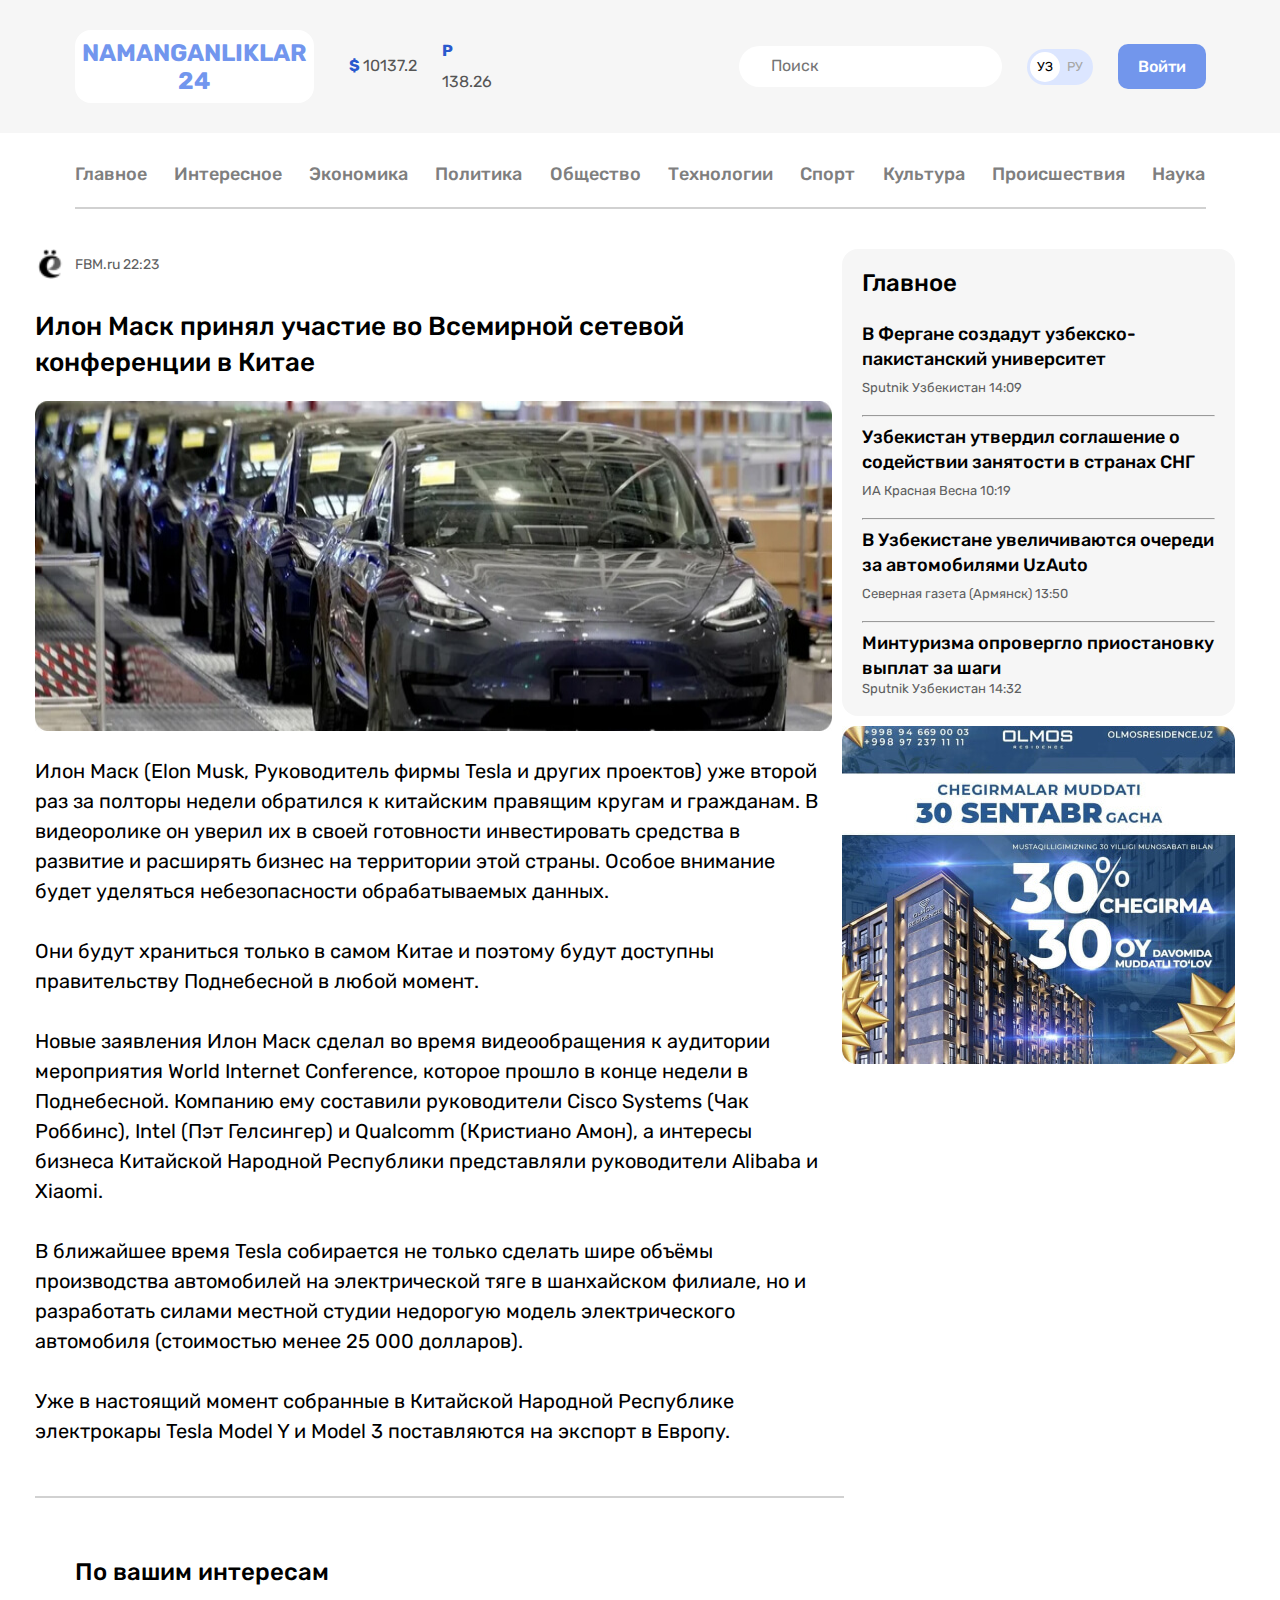
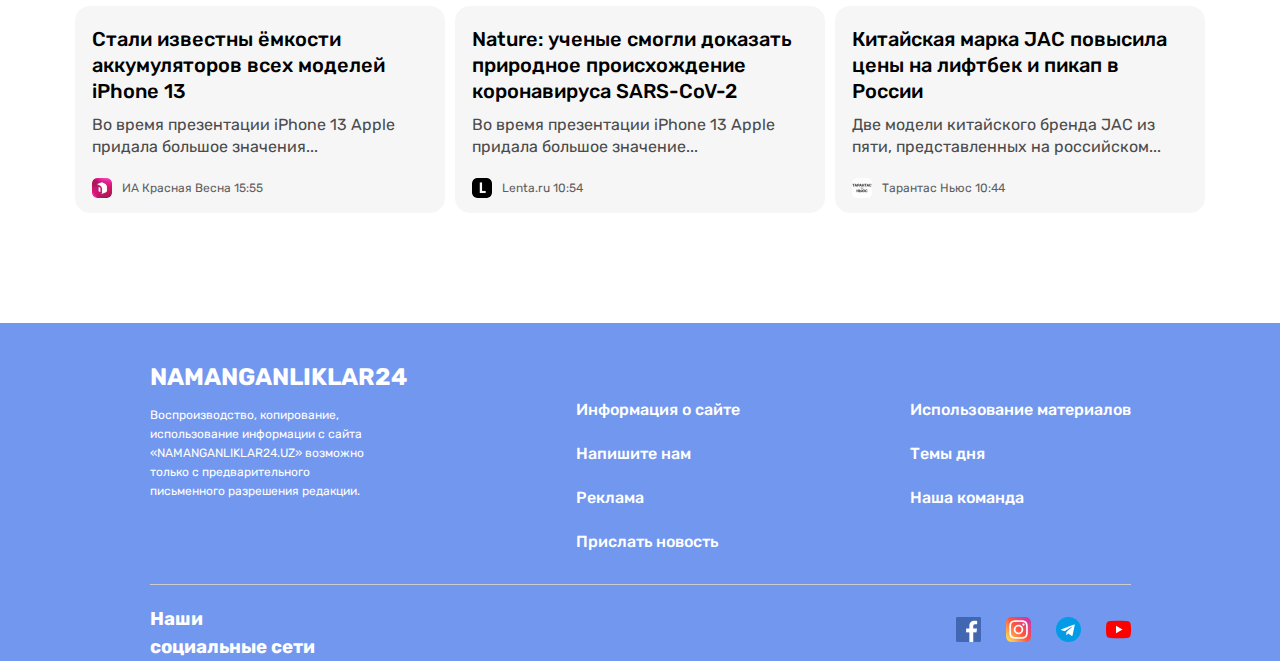
==== article/index.html @ b0a38820 "add new page, image and style" ====
<!DOCTYPE html>
<html lang="ru">
<head>
  <meta charset="UTF-8">
  <meta http-equiv="X-UA-Compatible" content="IE=edge">
  <meta name="viewport" content="width=device-width, initial-scale=1.0">
  <title>Namanganliklar24-Article</title>
<!-- GOOGLE FONTS -->
<link rel="preconnect" href="https://fonts.googleapis.com">
<link rel="preconnect" href="https://fonts.gstatic.com" crossorigin>
<link href="https://fonts.googleapis.com/css2?family=Rubik:wght@400;500;700&display=swap" rel="stylesheet">
  <!-- style -->
  <link rel="stylesheet" href="/css/normalize.css">
  <link rel="stylesheet" href="/css/style.css">
</head>
<body>

<main>
<section class="header">
<div class="container header-container">
      <a class="logo" href="/index.html">NAMANGANLIKLAR 24</a>

    <ul class="curency">
      <li class="dollor">
        <span>$</span>10137.2</li>
      <li class="rubl">
        <span>Р</span> 138.26</li>
    </ul>
    <div class="search">
      <img class="search-img" src="img/search.png" alt="">
    <input class="search-input" type="text" placeholder="Поиск">
    </div>

    <div class="language">
    <a class="uz" href="#">УЗ</a>
    <a class="ru" href="#">РУ</a>
    </div>

    <a class="login-link" href="#">Войти</a>
</div>
</section>

<section class="menu">
<div class="container menu-container">
    <ul class="menu-list">
      <li class="menu-item"><a class="menu-link" href="/index.html">Главное</a>
      </li>
      <li class="menu-item"><a class="menu-link" href="/list/index.html">Интересное</a>
      </li>
      <li class="menu-item"><a class="menu-link" href="#">Экономика</a>
      </li>
      <li class="menu-item"><a class="menu-link" href="#">Политика</a>
      </li>
      <li class="menu-item"><a class="menu-link" href="#">Общество</a>
      </li>
      <li class="menu-item"><a class="menu-link" href="#">Технологии</a>
      </li>
      <li class="menu-item"><a class="menu-link" href="#">Спорт</a>
      </li>
      <li class="menu-item"><a class="menu-link" href="#">Культура</a>
      </li>
      <li class="menu-item"><a class="menu-link" href="#">Происшествия</a>
      </li>
      <li class="menu-item"><a class="menu-link" href="#">Наука</a>
      </li>
    </ul>
<hr class="menu-line">

</div>
</section>

<!-- ARTICLE section -->
<section class="world-news">
  <div class="container">

    <div class="layout-2-1">

<div class="global-news">



  <div class="new-list-container">

 <div class="card-source">
            <img class="card-logo" src="/img/list/logo8.png" alt="" width="30" height="30">
            <span class="card-logo-action article-action">FBM.ru 22:23</span>
          </div>
          <h2 class="global-news-heading article-heading">Илон Маск принял участие во Всемирной сетевой конференции в Китае</h2>
 <img class="article-img" src="../img/Rectangle91.jpg" alt="" srcset="../img/Rectangle91.jpg 1x, ../img/Rectangle91@2x.jpg 2x" width="878" height="330">

        <div class="article-box">
          <div class="news-list-action">
          <p class="article-text">Илон Маск (Elon Musk, Руководитель фирмы Tesla и других проектов) уже второй раз за полторы недели обратился к китайским правящим кругам и гражданам. В видеоролике он уверил их в своей готовности инвестировать средства в развитие и расширять бизнес на территории этой страны. Особое внимание будет уделяться небезопасности обрабатываемых данных.
          <br><br>
          Они будут храниться только в самом Китае и поэтому будут доступны правительству Поднебесной в любой момент.
          <br><br>
          Новые заявления Илон Маск сделал во время видеообращения к аудитории мероприятия World Internet Conference, которое прошло в конце недели в Поднебесной. Компанию ему составили руководители Cisco Systems (Чак Роббинс), Intel (Пэт Гелсингер) и Qualcomm (Кристиано Амон), а интересы бизнеса Китайской Народной Республики представляли руководители Alibaba и Xiaomi.
          <br><br>В ближайшее время Tesla собирается не только сделать шире объёмы производства автомобилей на электрической тяге в шанхайском филиале, но и разработать силами местной студии недорогую модель электрического автомобиля (стоимостью менее 25 000 долларов).
          <br><br> Уже в настоящий момент собранные в Китайской Народной Республике электрокары Tesla Model Y и Model 3 поставляются на экспорт в Европу.</p>
          </div>
        </div>


</div>

<hr class="menu-line article-line">

</div>



<div class="site-layout">
<div class="site-layout-container">
  <h2 class="site-layout-link-heading">Главное</h2>

  <div class="site-layout-list">
  <a class="site-layout-link" href="#">В Фергане создадут узбекско-пакистанский университет</a>
  <p class="site-layout-link-source">Sputnik Узбекистан 14:09</p>
  <hr class="site-layout-link-line">
  </div>

  <div class="site-layout-list">
  <a class="site-layout-link" href="#">Узбекистан утвердил соглашение о содействии занятости в странах СНГ</a>
  <p class="site-layout-link-source">ИА Красная Весна 10:19</p>
  <hr class="site-layout-link-line">
  </div>

  <div class="site-layout-list">
    <a class="site-layout-link" href="#">В Узбекистане увеличиваются очереди за автомобилями UzAuto</a>
    <p class="site-layout-link-source">Северная газета (Армянск) 13:50</p>
    <hr class="site-layout-link-line">
    </div>

    <div class="site-layout-list">
      <a class="site-layout-link" href="#">Минтуризма опровергло приостановку выплат за шаги</a>
      <p class="site-layout-link-source">Sputnik Узбекистан 14:32</p>
      </div>

</div>
<img class="site-layout-link-img" src="../img/sale.jpg" alt="" srcset="../img/sale.jpg 1x, img/sale@2x.jpg 2x" width="393" height="338">



</div>

</div>

<h2 class="global-news-heading">По вашим интересам</h2>

 <div class="article-cards">
  <div class="card article-card">
    <a class="card-heading" href="#">Стали известны ёмкости аккумуляторов всех моделей iPhone 13</a>
    <p class="card-action">Во время презентации iPhone 13 Apple придала большое значения...</p>
    <div class="card-source">
      <img class="card-logo" src="/img/card/cardlogo4.jpg" alt="" width="20" height="20">
      <span class="card-logo-action">ИА Красная Весна 15:55</span>
    </div>
  </div>

  <div class="card article-card">
  <a class="card-heading" href="#">Nature: ученые смогли доказать природное происхождение коронавируса SARS-CoV-2</a>
  <p class="card-action">Во время презентации iPhone 13 Apple придала большое значение...</p>
  <div class="card-source">
    <img class="card-logo" src="/img/card/cardlogo5.jpg" alt="" width="20" height="20">
    <span class="card-logo-action">Lenta.ru 10:54</span>
  </div>
  </div>

  <div class="card article-card">
  <a class="card-heading" href="#">Китайская марка JAC повысила цены на лифтбек и пикап в России</a>
  <p class="card-action">Две модели китайского бренда JAC из пяти, представленных на российском...</p>
  <div class="card-source">
    <img class="card-logo" src="/img/card/cardlogo7.jpg" alt="" width="20" height="20">
    <span class="card-logo-action">Тарантас Ньюс 10:44</span>
  </div>
  </div>

 </div>

</div>
</section>




<!-- FOOTER SECTION -->
<footer class="footer">
  <div class="container">

    <div class="footer-container">

      <div class="footer-action">
        <h2 class="footerlogo">NAMANGANLIKLAR24</h2>
        <p class="footer-action-text">Воспроизводство, копирование, использование информации с сайта «NAMANGANLIKLAR24.UZ» возможно только с предварительного письменного разрешения редакции.
        </p>
      </div>

      <div class="footer-list-link">
        <ul class="footer-list">
          <li class="footer-item"><a class="footer-link" href="#">Информация о сайте</a></li>
          <li class="footer-item"><a class="footer-link" href="#">Напишите нам</a></li>
          <li class="footer-item"><a class="footer-link" href="#">Реклама</a></li>
          <li class="footer-item"><a class="footer-link" href="#">Прислать новость</a></li>
        </ul>
      </div>

      <div class="footer-list-link">
        <ul class="footer-list">
          <li class="footer-item"><a class="footer-link" href="#">Использование материалов</a></li>
          <li class="footer-item"><a class="footer-link" href="#">Темы дня</a></li>
          <li class="footer-item"><a class="footer-link" href="#">Наша команда</a></li>
        </ul>
      </div>
    </div>
    <hr class="footer-line">

    <div class="footer-bottom">
<h3 class="footer-title">Наши <br>социальные сети</h3>

<ul class="footer-social">

  <li class="footer-social-item">
    <a class="footer-social-link" href="#">
      <img class="footer-social-img" src="/img/free-icon-facebook-1384053 1.png" alt="">
    </a>
  </li>

  <li class="footer-social-item">
    <a class="footer-social-link" href="#">
      <img class="footer-social-img" src="/img/free-icon-instagram-2111463 1.png" alt="">
    </a>
  </li>

  <li class="footer-social-item">
    <a class="footer-social-link" href="#">
      <img class="footer-social-img" src="/img/free-icon-telegram-2111646 1.png" alt="">
    </a>
  </li>

  <li class="footer-social-item">
    <a class="footer-social-link" href="#">
      <img class="footer-social-img" src="/img/free-icon-youtube-1384060 1.png" alt="">
    </a>
  </li>

</ul>


    </div>
  </div>

</footer>







</main>
</body>
</html>
---- css/style.css ----
/* GLOBAL */
*{
    box-sizing: border-box;
    }


*:focus{
outline: 2px dashed #7296ec;
outline-offset: 4px;
}


body{
  font-family: "Rubik", sans-serif;
  margin: 0;
  padding: 0;
font-size: 16px;
line-height: 1.5;
}

a, li{
  text-decoration:none;
  list-style: none;
}

.container{
width: 100%;
max-width: 1440px;
padding-right: 74.5px;
padding-left: 74.5px;
margin-right: auto;
margin-left: auto;
}

/* header */

.header{
  padding-bottom: 30px;
  padding-top: 30px;
  background-color: #F6F6F6;
}

.header-container{
  display: flex;
  justify-content: space-between;
  align-items: center;
}

.logo{
text-align: center;
color:#7296EE;
background-color: #fff;
padding: 9px 6px 8px;
margin-right: 35px;
border-radius: 16px;
line-height: 28px;
font-size: 24px;
font-weight: 700;
}

.curency{
  display: flex;
  justify-content: space-between;
  align-items: center;
  line-height: 1.9;
  font-weight: 400;
  margin: 0;
  padding: 0;
  color: #555;
margin-right: 247px;
}

.curency span{
  font-weight: 700;
  color:#2959CE;
  margin-right: 3px;
}

.dollor{
margin-right: 25px;
}

.search{
  display: flex;
  align-items:center;
  justify-content: space-between;
color: #8D8D8D;
background-color:#fff;
border-radius: 60px;
margin-right: 25px;
padding: 10px;
}

.search-img{
  margin-left: 20px;
}

.search-input{
  border:none;
  outline-style: none;
}

.language{
  display: flex;
  padding: 3px;
  font-size: 13px;
  font-weight: 400;
  line-height: 30px;
  text-align: center  ;
  background-color:#dcE6ff;
  border-radius:39px;
}

.uz{
  width: 30px;
  height: 30px;
  color: #000;
  background-color: #fff;
  border-radius: 50%;
}

.ru{
  width: 30px;
  height: 30px;
  color: #a6a6a6;
  border-radius: 50%;
}

.login-link{
  background-color: #7296EC;
  color: #fff;
  font-weight: 500;
  line-height: 19px;
  border-radius: 10px;
  padding: 13px 20px;
  margin-left: 25px;
}

.login-link:hover{
  opacity: 0.8;
}


/* MENU SECTION */

.menu{
  margin-top: 30px;
}

.menu-container{
  display: flex;
  flex-wrap: wrap;
  justify-content: center;
}

.menu-list{
  width: 100%;
  display: flex;
  justify-content: space-between;
  align-items: center;
  margin: 0;
  padding: 0;
}

.menu-link{
  font-weight: 500;
  font-size: 18px;
  line-height: 21px;
  color: #7F7F7F;
}

.menu-link:hover{
  color: #7296ec;
}

.menu-line{
  width: 100%;
  margin: 0;
  margin-top: 20px;
  margin-bottom: 40px;
  border: 1px solid #D1D1D1;
}

/* CARDS SECTION */

.top-news{
  margin-top:50px ;
}

.main-cards-container{
  display: flex;
  flex-wrap: wrap;
  justify-content: center;
}

.card{
  display: flex;
  flex-direction: column;
  background-color: #F6F6F6;
border-radius: 15px;
padding: 20px 17px 15px;
margin: 0;
margin-left: 10px;
width: 390px;
margin-bottom: 10px;
}

.card1, .card4{
  margin-left: 0;
}

.card-heading{
font-weight: 500;
font-size: 20px;
line-height: 26px;
color: #000;
}

.card-heading:hover{
  color:#7296ec
}

.card-action{
margin: 0;
margin-top: 10px;
margin-bottom: 15px;
padding: 0;
font-weight: 400;
font-size: 16px;
line-height: 22px;
color: #4A4B4C;
}

.card-img{
  display: block;
  margin-top: auto;
  width: 360px;
  height: 165px;
  margin-bottom: 18px;
  border-radius: 10px;
  object-fit: cover;
}

.card-source{
  display: flex;
  align-items: center;
  margin-top: auto;
}

.card-logo{
  border-radius: 5px;
  margin-right: 10px;
}

.card-logo-action{
font-weight: 400;
font-size: 12px;
line-height: 1.4;
color: #5e5f61;
}


/* NOTIFICATION SECTION  */

.notification-container{
  display: flex;
  justify-content: center;
}

.notification-text{
  display: flex;
  justify-content: space-between;
  align-items:center;
  background-image: url(../img/background.jpg);
  width: 1050px;
  height: 100px;
  background-repeat: no-repeat;
  background-size: cover;
  background-position: center center;
  padding: 25px 70px 25px 30px;
  margin: 60px 75px 84px;
  border-radius:10px;
}


.notification-heading{
  margin: 0;
  font-weight: 500;
  font-size: 20px;
  color: #000;
}

.link-notification{
  background-color: #F78B3B;
  color: #fff;
  padding: 13px 30px;
  border-radius: 10px;
font-weight: 500;
font-size: 20px;
line-height: 24px;
}

.link-notification:hover{
  opacity: 0.8;
}

/* WORLD NEWS SECTION */


.layout-2-1{
  margin-right: 10px;
  display: flex;
  align-items: flex-start;
  justify-content: center;
}


.global-news-heading{
  font-weight: 500;
  font-size: 24px;
  line-height: 28px;
  margin: 0;
  margin-bottom: 20px;
}

.new-list-container{
  display: flex;
  flex-direction: column;
  margin-right: 10px;
}

.news-list{
  display: flex;
  padding: 20px;
margin: 0;
border-radius: 15px;
  background-color:#f6f6f6;
}

.news-list:not(:last-child){
  margin-bottom: 10px;
}

.news-list-img{
  border-radius: 10px;
width: 210px;
height: 165px;
margin: 0;
margin-right: 15px;
padding: 0;
object-fit: cover;
}

.news-list-action{
display: flex;
flex-direction: column;
margin: 0;
}

.news-list-heading{
  font-weight: 500;
  font-size: 20px;
  line-height: 26px;
  color: #000;
  margin: 0;
  margin-right: 20px;
  margin-bottom: 10px;
}

.news-list-heading:hover{
  color:#7296ec;
  }

.news-list-text{
  margin: 0;
  margin-right: 20px;
  margin-bottom: 20px;
  font-weight: 400;
font-size: 16px;
line-height: 22px;
color: #4a4b4c;
}

.global-news-link{
  display: flex;
background-color: #eaeaea;
border-radius: 10px;
font-weight: 500;
font-size: 16px;
line-height: 19px;
color: #000;
padding:17px 343px ;
margin-top: 17px;
}

/* layout2-2 */

.site-layout{
  margin-bottom: 10px;
}

.site-layout-container{
  padding: 20px;
  background-color: #f6f6f6;
  border-radius: 16px;
}

.site-layout-link-heading{
font-weight: 500;
font-size: 24px;
line-height: 28px;
color: #000;
margin: 0;
margin-bottom: 25px;
}

.site-layout-link{
font-weight: 500;
font-size: 18px;
line-height: 24px;
color: #000;
}

.site-layout-link:hover{
  color:#7296ec;
}

.site-layout-link-source{
font-weight: 400;
font-size: 13px;
line-height: 15px;
color: #5e5f61;
margin: 0;
padding: 0;
}

.site-layout-link-source:not(:last-child){
  margin-top: 8px;
  margin-bottom: 20px;
}

.site-layout-link-line:not(:last-child){
  margin: 0;
  margin-bottom: 20px;
}

.site-layout-link-img{
  margin-top: 10px;
}

/* FOOTER SECTION */
.footer{
  background-color: #7297ef;
  margin-top: 100px;
  color: #fff;
}

.footer-container{
  display: flex;
  justify-content: space-between;
  padding-top: 40px;
  margin: 0 75px 0;
}

.footerlogo{
font-weight: 700;
font-size: 24px;
line-height: 28px;
margin: 0;
margin-bottom: 15px;
}

.footer-action-text{
  width: 229px;
font-weight: 400;
font-size: 12px;
line-height: 19px;
padding: 0;
margin: 0;
}

.footer-link{
font-weight: 500;
font-size: 16px;
line-height: 19px;
color: #fff;
}

.footer-link:hover{
color: #2959ce;
}

.footer-list-link{
margin-top: 35px;
}

.footer-list{
margin: 0;
padding: 0;
}

.footer-item:not(:last-child){
  margin-bottom: 20px;
}

.footer-line{
  margin: 30px 75px 20px;
  height: 1px;
  background-color: #cecece;
  border:none;
}

.footer-bottom{
  display: flex;
  justify-content: space-between;
  align-items:center;
margin: 0 75px;
}

.footer-title{
  margin: 0;
}

.footer-social{
  display: flex;
  margin: 0;
  padding: 0;
}

.footer-social-item:not(:last-child){
  margin-right: 25px;
}



/* ARTICLE PAGE STYLE */

.article-img{
  width:797px;
  height:330px;
}

.article-action{
  font-size: 14px;
  line-height: 17px;
}

.article-heading{
  margin-top: 30px;
font-weight: 500;
font-size: 26px;
line-height: 36px;
}

.article-box{
  margin-top: 25px;
}

.article-text{
font-weight: 400;
font-size: 20px;
line-height: 30px;
margin: 0;
}

.article-text:not(:last-child){
  margin-bottom: 24px;
}

.article-line{
  margin-top: 50px;
  margin-bottom: 60px;
}

.article-cards{
  display: flex;
}

.article-card{
height: 207px;
}

.article-card:nth-child(1){
  margin-left: 0;
}

/* CONTACT SECTION */

.contact-heading{
  margin: 0;
  margin-bottom: 20px;
  padding: 0;
  font-weight: 500;
  font-size: 24px;
  line-height: 28px;
}

.contact-input{
width: 341px;
height: 55px;
  background-color:#fff;
  border-radius: 10px;
  border: 1px solid rgba(0, 0, 0, 0.2);
  opacity: 0.5;
  padding: 18px 0 18px 20px   ;
}

.contact-input:nth-child(1){
  margin-right: 10px;
}

.contact-email{
width: 696px;
margin: 10px 0;
}

.textarea{
  width: 696px;
  height: 180px;
  margin-bottom: 20px;
}


.btn{
  display: flex;
  justify-content: end;
}
.sub{
  margin: 0;
margin-top: 20px;
}

.contact-container{
  width: 494px;
}

.contact-layout-heading{
  margin: 0;
  margin-top: 20px;
font-weight: 500;
font-size: 20px;
line-height: 24px;
}

.contact-layout-source{
font-weight: 400;
font-size: 16px;
line-height: 19px;
}

.contact-line{
  margin-top: 20px;
  margin-bottom: 20px;
}
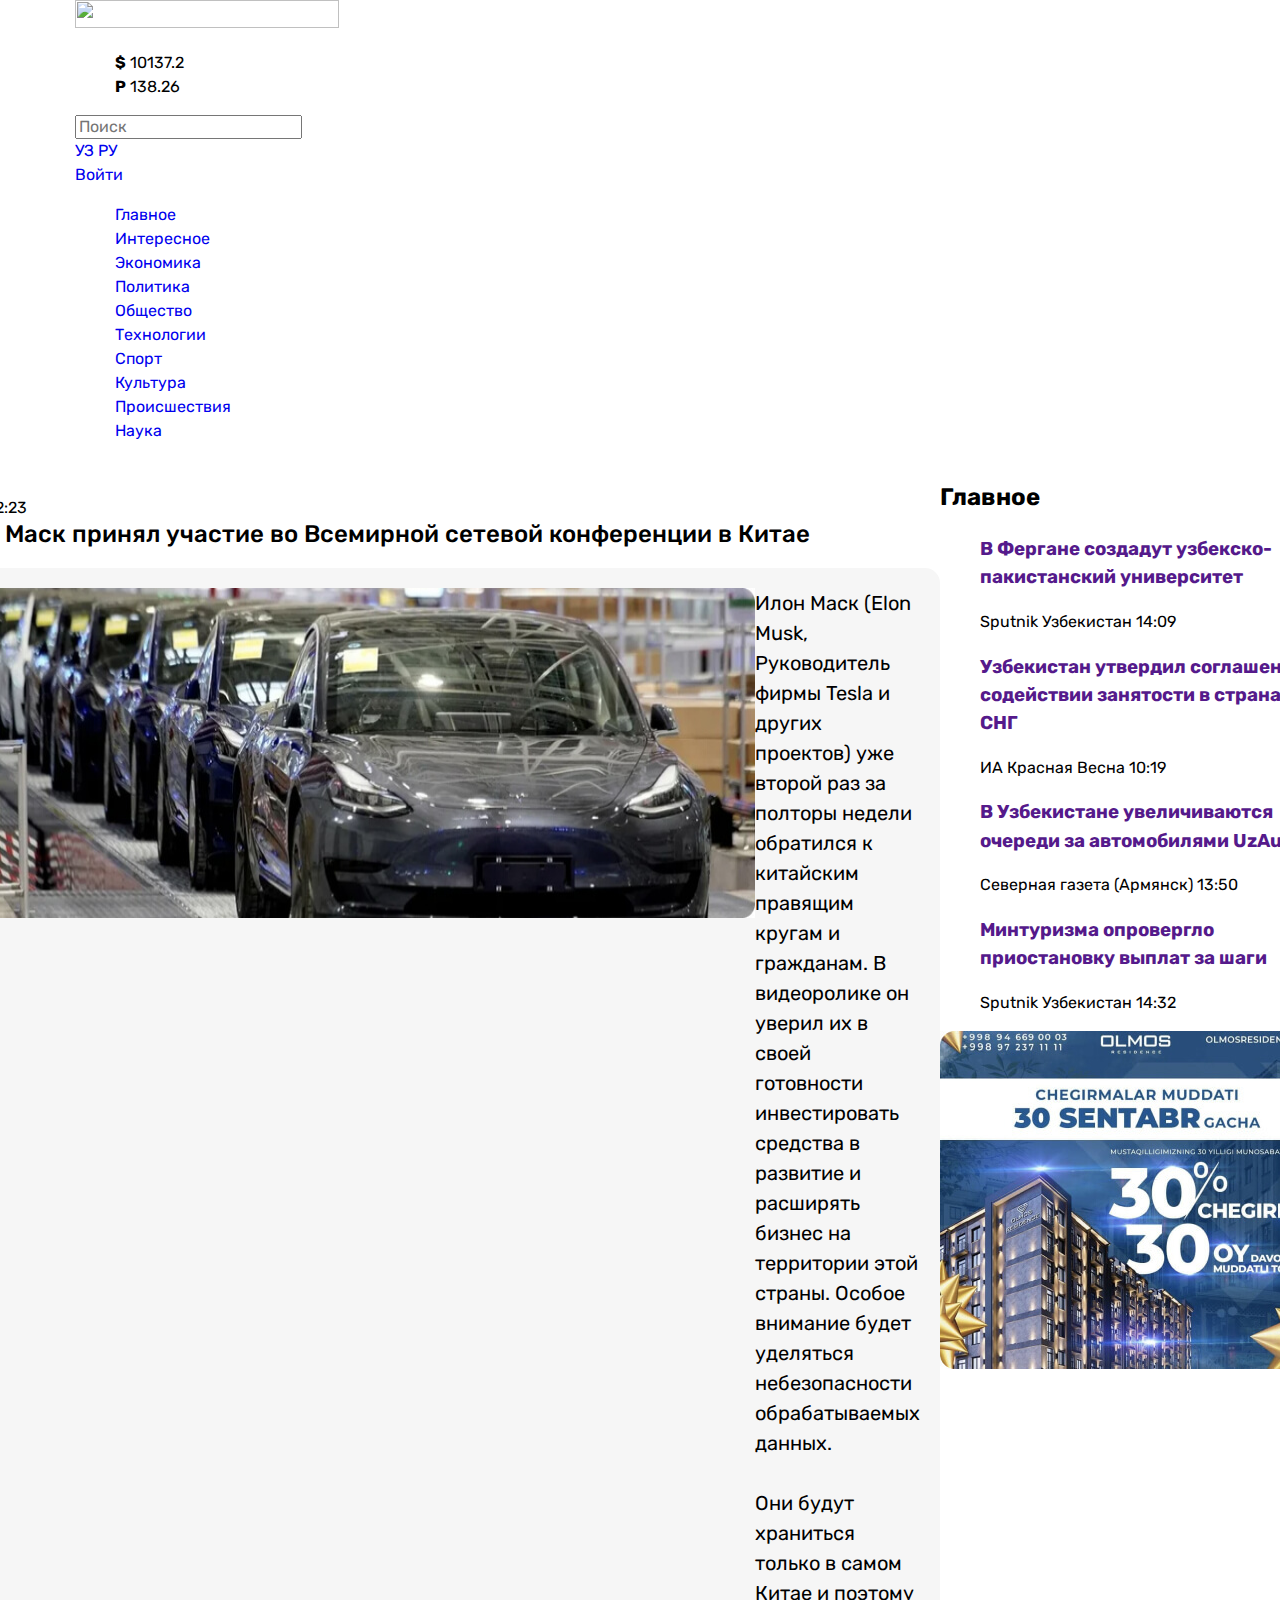
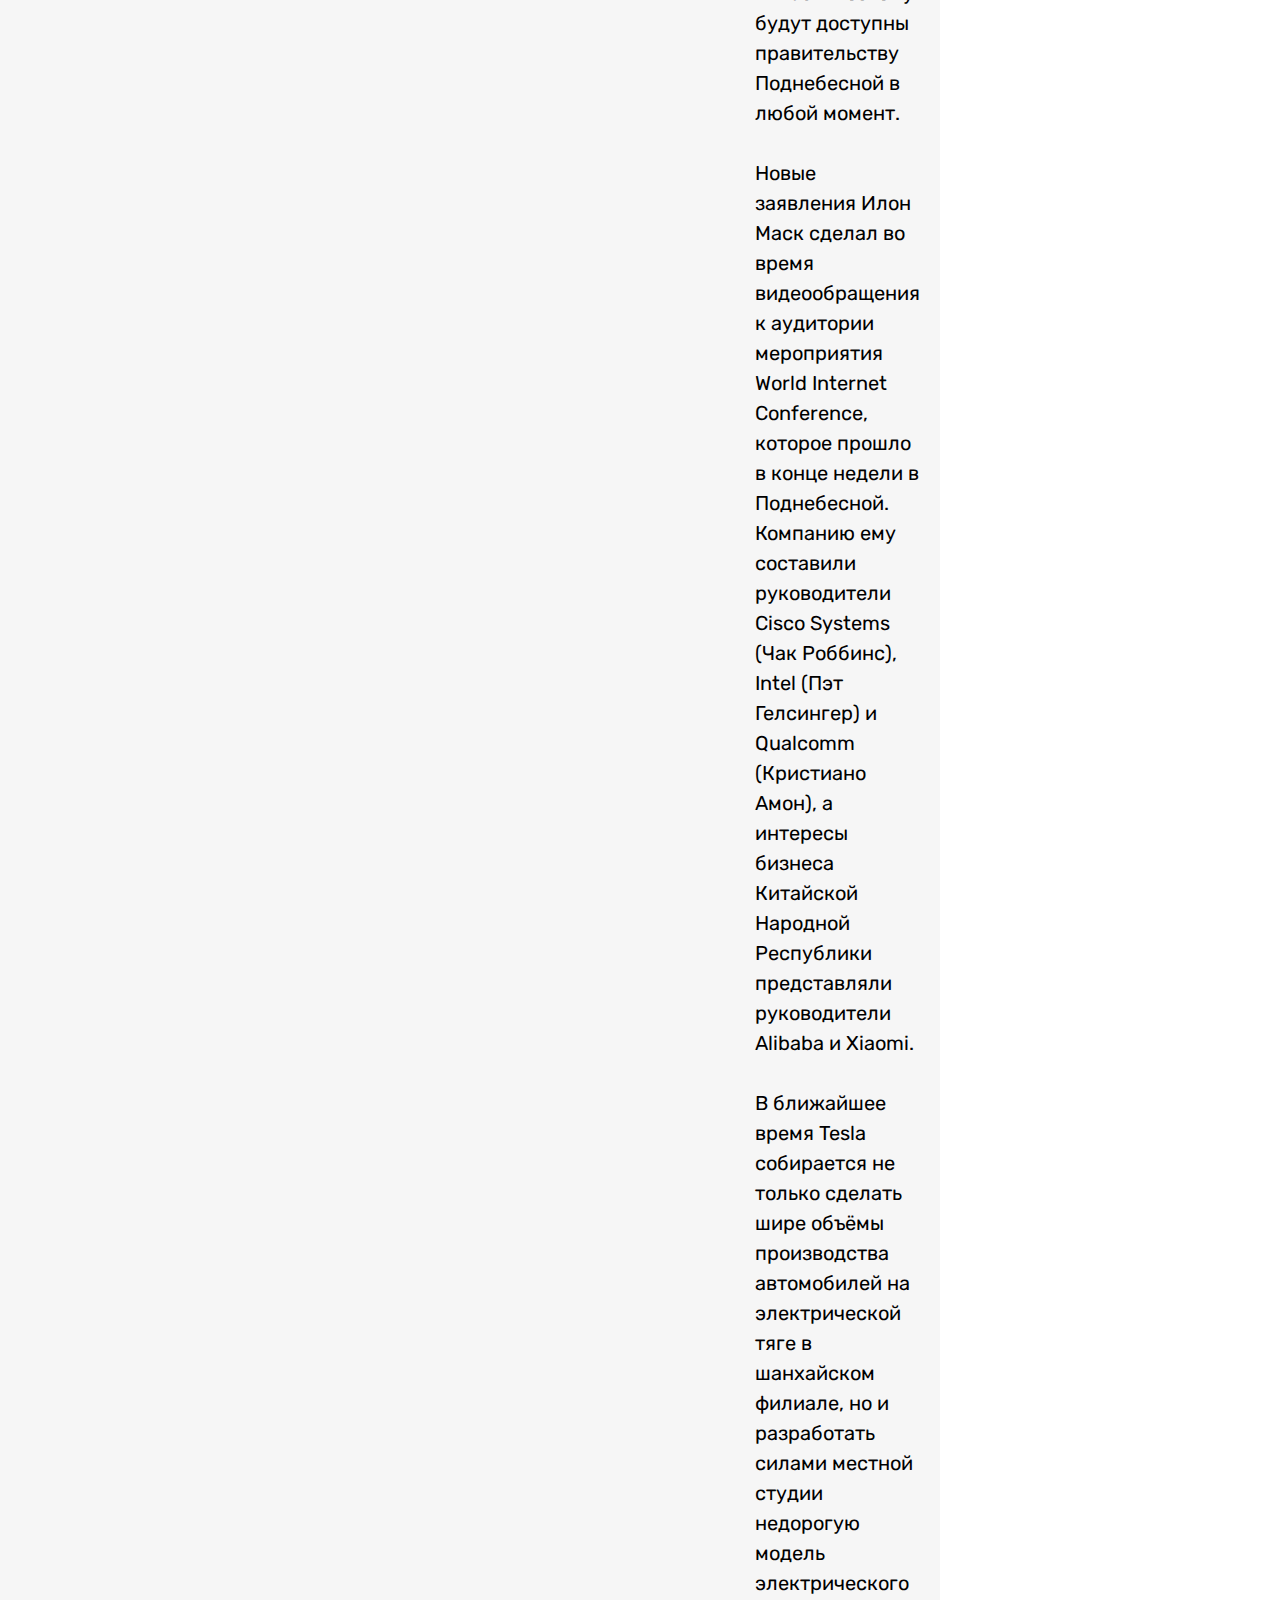
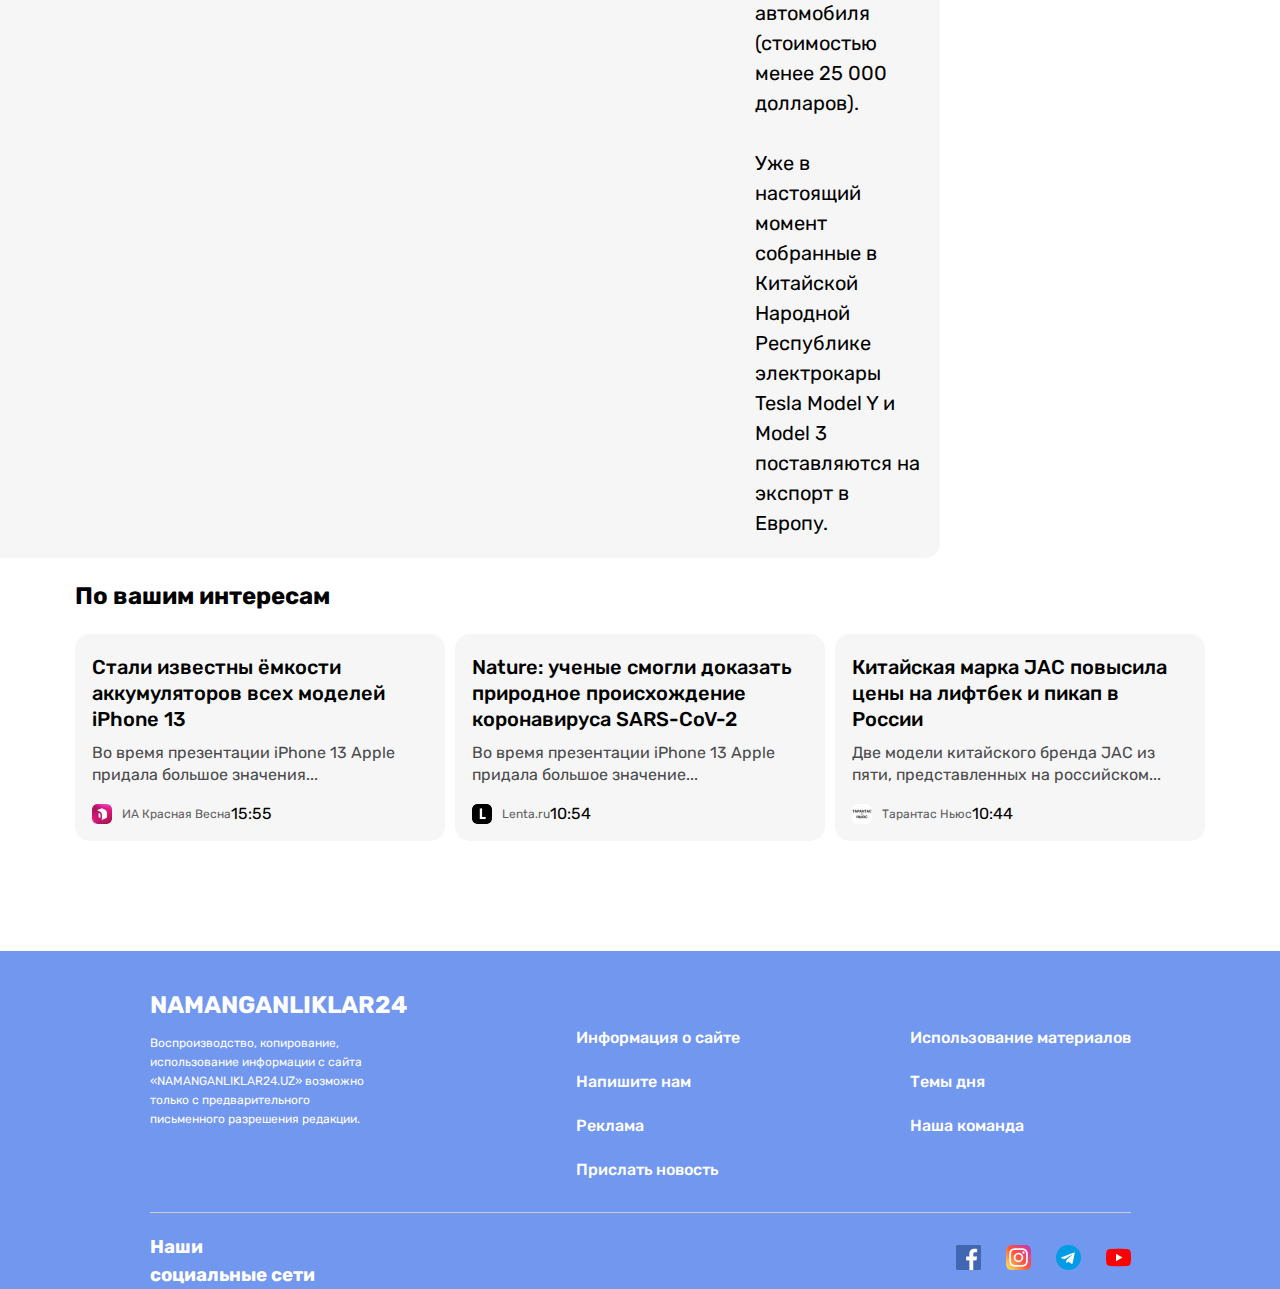
==== commit bae9599b: "added style" ====
--- a/article/index.html
+++ b/article/index.html
@@ -4,7 +4,7 @@
   <meta charset="UTF-8">
   <meta http-equiv="X-UA-Compatible" content="IE=edge">
   <meta name="viewport" content="width=device-width, initial-scale=1.0">
-  <title>Namanganliklar24-Article</title>
+  <title>N24-Article</title>
 <!-- GOOGLE FONTS -->
 <link rel="preconnect" href="https://fonts.googleapis.com">
 <link rel="preconnect" href="https://fonts.gstatic.com" crossorigin>
@@ -15,80 +15,97 @@
 </head>
 <body>
 
-<main>
-<section class="header">
-<div class="container header-container">
-      <a class="logo" href="/index.html">NAMANGANLIKLAR 24</a>
-
-    <ul class="curency">
-      <li class="dollor">
-        <span>$</span>10137.2</li>
-      <li class="rubl">
-        <span>Р</span> 138.26</li>
+  <!-- SITE HEADER -->
+  <section class="site-header">
+
+    <!-- SITE HEADER TOP -->
+    <div class="site-header-top">
+      <div class="container site-header-top-container">
+        <!-- LOGO -->
+        <a class="site-header-logo" href="/index.html">
+          <img class="site-header-logo-img" src="/img/logo.svg" alt="" width="264" height="28">
+      </a>
+
+        <!-- CARENCY RATES -->
+    <ul class="currency-retes">
+      <li class="currency-retes-item">
+        <b class="currency-retes-type">$</b>
+        <span class="currency-retes-value">10137.2</span>
+      </li>
+      <li class="currency-retes-item">
+        <b class="currency-retes-type">Р</b>
+        <span class="currency-retes-value">138.26</span>
+      </li>
     </ul>
-    <div class="search">
-      <img class="search-img" src="img/search.png" alt="">
-    <input class="search-input" type="text" placeholder="Поиск">
-    </div>
-
-    <div class="language">
-    <a class="uz" href="#">УЗ</a>
-    <a class="ru" href="#">РУ</a>
-    </div>
-
-    <a class="login-link" href="#">Войти</a>
-</div>
-</section>
-
-<section class="menu">
-<div class="container menu-container">
-    <ul class="menu-list">
-      <li class="menu-item"><a class="menu-link" href="/index.html">Главное</a>
-      </li>
-      <li class="menu-item"><a class="menu-link" href="/list/index.html">Интересное</a>
-      </li>
-      <li class="menu-item"><a class="menu-link" href="#">Экономика</a>
-      </li>
-      <li class="menu-item"><a class="menu-link" href="#">Политика</a>
-      </li>
-      <li class="menu-item"><a class="menu-link" href="#">Общество</a>
-      </li>
-      <li class="menu-item"><a class="menu-link" href="#">Технологии</a>
-      </li>
-      <li class="menu-item"><a class="menu-link" href="#">Спорт</a>
-      </li>
-      <li class="menu-item"><a class="menu-link" href="#">Культура</a>
-      </li>
-      <li class="menu-item"><a class="menu-link" href="#">Происшествия</a>
-      </li>
-      <li class="menu-item"><a class="menu-link" href="#">Наука</a>
-      </li>
-    </ul>
-<hr class="menu-line">
-
-</div>
-</section>
-
-<!-- ARTICLE section -->
-<section class="world-news">
-  <div class="container">
-
-    <div class="layout-2-1">
-
-<div class="global-news">
-
-
-
-  <div class="new-list-container">
-
- <div class="card-source">
-            <img class="card-logo" src="/img/list/logo8.png" alt="" width="30" height="30">
-            <span class="card-logo-action article-action">FBM.ru 22:23</span>
-          </div>
-          <h2 class="global-news-heading article-heading">Илон Маск принял участие во Всемирной сетевой конференции в Китае</h2>
- <img class="article-img" src="../img/Rectangle91.jpg" alt="" srcset="../img/Rectangle91.jpg 1x, ../img/Rectangle91@2x.jpg 2x" width="878" height="330">
-
-        <div class="article-box">
+
+    <!-- GLOBAL SEARCH FORM -->
+    <form class="global-search-form"  action="https://echo.htmlacademy.ru" method="GET">
+      <!-- <img class="global-search-form-img" src="img/search.png" alt=""> -->
+      <input class="global-search-form-input" type="search" name="search" placeholder="Поиск" aria-label="Поиск" required>
+      </form>
+
+        <!-- LANGUAGE -->
+    <div class="lang-toggle">
+      <a class="lang-toggle-link lang-toggle-link-active" href="index.html">УЗ</a>
+      <a class="lang-toggle-link" href="index.html/ru">РУ</a>
+      </div>
+
+    <!-- SITE HEADER AUTH -->
+    <a class="button button-primary" href="#">Войти</a>
+    </div>
+    </div>
+
+      <!-- NAVBAR -->
+
+      <div class="container sitenav-container">
+        <nav class="sitenav sitenav-article ">
+          <ul class="sitenav-list">
+            <li class="sitenav-item"><a class="sitenav-link" href="/index.html">Главное</a>
+            </li>
+            <li class="sitenav-item"><a class="sitenav-link" href="list/index.html">Интересное</a>
+            </li>
+            <li class="sitenav-item"><a class="sitenav-link" href="#">Экономика</a>
+            </li>
+            <li class="sitenav-item"><a class="sitenav-link" href="#">Политика</a>
+            </li>
+            <li class="sitenav-item"><a class="sitenav-link" href="#">Общество</a>
+            </li>
+            <li class="sitenav-item"><a class="sitenav-link" href="#">Технологии</a>
+            </li>
+            <li class="sitenav-item"><a class="sitenav-link" href="#">Спорт</a>
+            </li>
+            <li class="sitenav-item"><a class="sitenav-link" href="#">Культура</a>
+            </li>
+            <li class="sitenav-item"><a class="sitenav-link" href="#">Происшествия</a>
+            </li>
+            <li class="sitenav-item"><a class="sitenav-link" href="#">Наука</a>
+            </li>
+          </ul>
+
+
+      </nav>
+
+      </div>
+    </section>
+
+<main class="main-content">
+<div class="container">
+
+          <div class="layout-2-1">
+          <div class="layout-2-1-main">
+          <section class="global-news">
+
+            <div class="site-top-source">
+            <img class="site-top-source-img" src="/img/list/logo8.png" alt="" width="30" height="30">
+            <div class="article-card-horizontal-source-time site-top-source-time">
+            <span class="card-logo-action article-action">FBM.ru </span>
+            <time datetime="22:23:00">22:23</time>
+          </div>
+          </div>
+
+          <h2 class="global-news-heading site-article-heading">Илон Маск принял участие во Всемирной сетевой конференции в Китае</h2>
+          <div class="news-list">
+ <img class="article-img" src="../img/Rectangle91.jpg" alt="" srcset="../img/Rectangle91.jpg 1x, ../img/Rectangle91@2x.jpg 2x" width="797" height="300">
           <div class="news-list-action">
           <p class="article-text">Илон Маск (Elon Musk, Руководитель фирмы Tesla и других проектов) уже второй раз за полторы недели обратился к китайским правящим кругам и гражданам. В видеоролике он уверил их в своей готовности инвестировать средства в развитие и расширять бизнес на территории этой страны. Особое внимание будет уделяться небезопасности обрабатываемых данных.
           <br><br>
@@ -98,62 +115,75 @@
           <br><br>В ближайшее время Tesla собирается не только сделать шире объёмы производства автомобилей на электрической тяге в шанхайском филиале, но и разработать силами местной студии недорогую модель электрического автомобиля (стоимостью менее 25 000 долларов).
           <br><br> Уже в настоящий момент собранные в Китайской Народной Республике электрокары Tesla Model Y и Model 3 поставляются на экспорт в Европу.</p>
           </div>
+          </div>
+  </section>
         </div>
 
 
+
+<!-- SIDEBAR NEWS CARD -->
+<div class="layout-2-1-sidebar article-layout-2-1-sidebar">
+  <section class="layout-2-1-sidebar-item sidebar-news-card">
+    <h2 class="sidebar-news-card-heading">Главное</h2>
+
+    <ul class="sidebar-news-card-list">
+      <li class="sidebar-news-card-item">
+        <h3 class="sidebar-news-card-title">
+          <a class="sidebar-news-card-link" href="">В Фергане создадут узбекско-пакистанский университет</a>
+        </h3>
+        <div class="sidebar-news-card-source-time">
+          <span class="sidebar-news-card-source">Sputnik Узбекистан</span>
+          <time datetime="14:09:00">14:09</time>
+         </div>
+      </li>
+      <li class="sidebar-news-card-item">
+        <h3 class="sidebar-news-card-title">
+          <a class="sidebar-news-card-link" href="">Узбекистан утвердил соглашение о содействии занятости в странах СНГ</a>
+        </h3>
+        <div class="sidebar-news-card-source-time">
+          <span class="sidebar-news-card-source">ИА Красная Весна </span>
+          <time datetime="10:19:00">10:19</time>
+         </div>
+      </li>
+      <li class="sidebar-news-card-item">
+        <h3 class="sidebar-news-card-title">
+          <a class="sidebar-news-card-link" href="">В Узбекистане увеличиваются очереди за автомобилями UzAuto</a>
+        </h3>
+        <div class="sidebar-news-card-source-time">
+          <span class="sidebar-news-card-source">Северная газета (Армянск) </span>
+          <time datetime="13:50:00">13:50</time>
+         </div>
+      </li>
+      <li class="sidebar-news-card-item">
+        <h3 class="sidebar-news-card-title">
+          <a class="sidebar-news-card-link" href="">Минтуризма опровергло приостановку выплат за шаги</a>
+        </h3>
+        <div class="sidebar-news-card-source-time">
+          <span class="sidebar-news-card-source">Sputnik Узбекистан  </span>
+          <time datetime="14:32:00">14:32</time>
+         </div>
+      </li>
+    </ul>
+  </section>
+
+  <aside class="layout-2-1-sidebar-item sidebar-ad">
+    <a class="sidebar-ad-link" href="#" target="_blank">
+      <img class="sidebar-ad-img" src="/img/sale.jpg" alt="" width="393" height="338" srcset="/img/sale.jpg 1x, /img/sale@2x.jpg 2x">
+    </a>
+  </aside>
 </div>
-
-<hr class="menu-line article-line">
-
 </div>
 
-
-
-<div class="site-layout">
-<div class="site-layout-container">
-  <h2 class="site-layout-link-heading">Главное</h2>
-
-  <div class="site-layout-list">
-  <a class="site-layout-link" href="#">В Фергане создадут узбекско-пакистанский университет</a>
-  <p class="site-layout-link-source">Sputnik Узбекистан 14:09</p>
-  <hr class="site-layout-link-line">
-  </div>
-
-  <div class="site-layout-list">
-  <a class="site-layout-link" href="#">Узбекистан утвердил соглашение о содействии занятости в странах СНГ</a>
-  <p class="site-layout-link-source">ИА Красная Весна 10:19</p>
-  <hr class="site-layout-link-line">
-  </div>
-
-  <div class="site-layout-list">
-    <a class="site-layout-link" href="#">В Узбекистане увеличиваются очереди за автомобилями UzAuto</a>
-    <p class="site-layout-link-source">Северная газета (Армянск) 13:50</p>
-    <hr class="site-layout-link-line">
-    </div>
-
-    <div class="site-layout-list">
-      <a class="site-layout-link" href="#">Минтуризма опровергло приостановку выплат за шаги</a>
-      <p class="site-layout-link-source">Sputnik Узбекистан 14:32</p>
-      </div>
-
-</div>
-<img class="site-layout-link-img" src="../img/sale.jpg" alt="" srcset="../img/sale.jpg 1x, img/sale@2x.jpg 2x" width="393" height="338">
-
-
-
-</div>
-
-</div>
-
-<h2 class="global-news-heading">По вашим интересам</h2>
-
- <div class="article-cards">
+<h2 class="article-news-heading">По вашим интересам</h2>
+
+ <div class="article-cards article-cards-box">
   <div class="card article-card">
     <a class="card-heading" href="#">Стали известны ёмкости аккумуляторов всех моделей iPhone 13</a>
     <p class="card-action">Во время презентации iPhone 13 Apple придала большое значения...</p>
     <div class="card-source">
       <img class="card-logo" src="/img/card/cardlogo4.jpg" alt="" width="20" height="20">
-      <span class="card-logo-action">ИА Красная Весна 15:55</span>
+      <span class="card-logo-action">ИА Красная Весна </span>
+      <time datetime="15:55:00">15:55</time>
     </div>
   </div>
 
@@ -162,23 +192,25 @@
   <p class="card-action">Во время презентации iPhone 13 Apple придала большое значение...</p>
   <div class="card-source">
     <img class="card-logo" src="/img/card/cardlogo5.jpg" alt="" width="20" height="20">
-    <span class="card-logo-action">Lenta.ru 10:54</span>
+    <span class="card-logo-action">Lenta.ru </span>
+    <time datetime="10:54:00">10:54</time>
   </div>
   </div>
 
   <div class="card article-card">
-  <a class="card-heading" href="#">Китайская марка JAC повысила цены на лифтбек и пикап в России</a>
+  <a class="card-heading" href="#">Китайская марка JAC повысила цены на лифтбек и пикап в <br> России</a>
   <p class="card-action">Две модели китайского бренда JAC из пяти, представленных на российском...</p>
   <div class="card-source">
     <img class="card-logo" src="/img/card/cardlogo7.jpg" alt="" width="20" height="20">
-    <span class="card-logo-action">Тарантас Ньюс 10:44</span>
+    <span class="card-logo-action">Тарантас Ньюс </span>
+    <time datetime="10:44:00">10:44</time>
   </div>
   </div>
 
  </div>
 
 </div>
-</section>
+</main>
 
 
 
@@ -198,7 +230,7 @@
       <div class="footer-list-link">
         <ul class="footer-list">
           <li class="footer-item"><a class="footer-link" href="#">Информация о сайте</a></li>
-          <li class="footer-item"><a class="footer-link" href="#">Напишите нам</a></li>
+          <li class="footer-item"><a class="footer-link" href="/contact/index.html">Напишите нам</a></li>
           <li class="footer-item"><a class="footer-link" href="#">Реклама</a></li>
           <li class="footer-item"><a class="footer-link" href="#">Прислать новость</a></li>
         </ul>
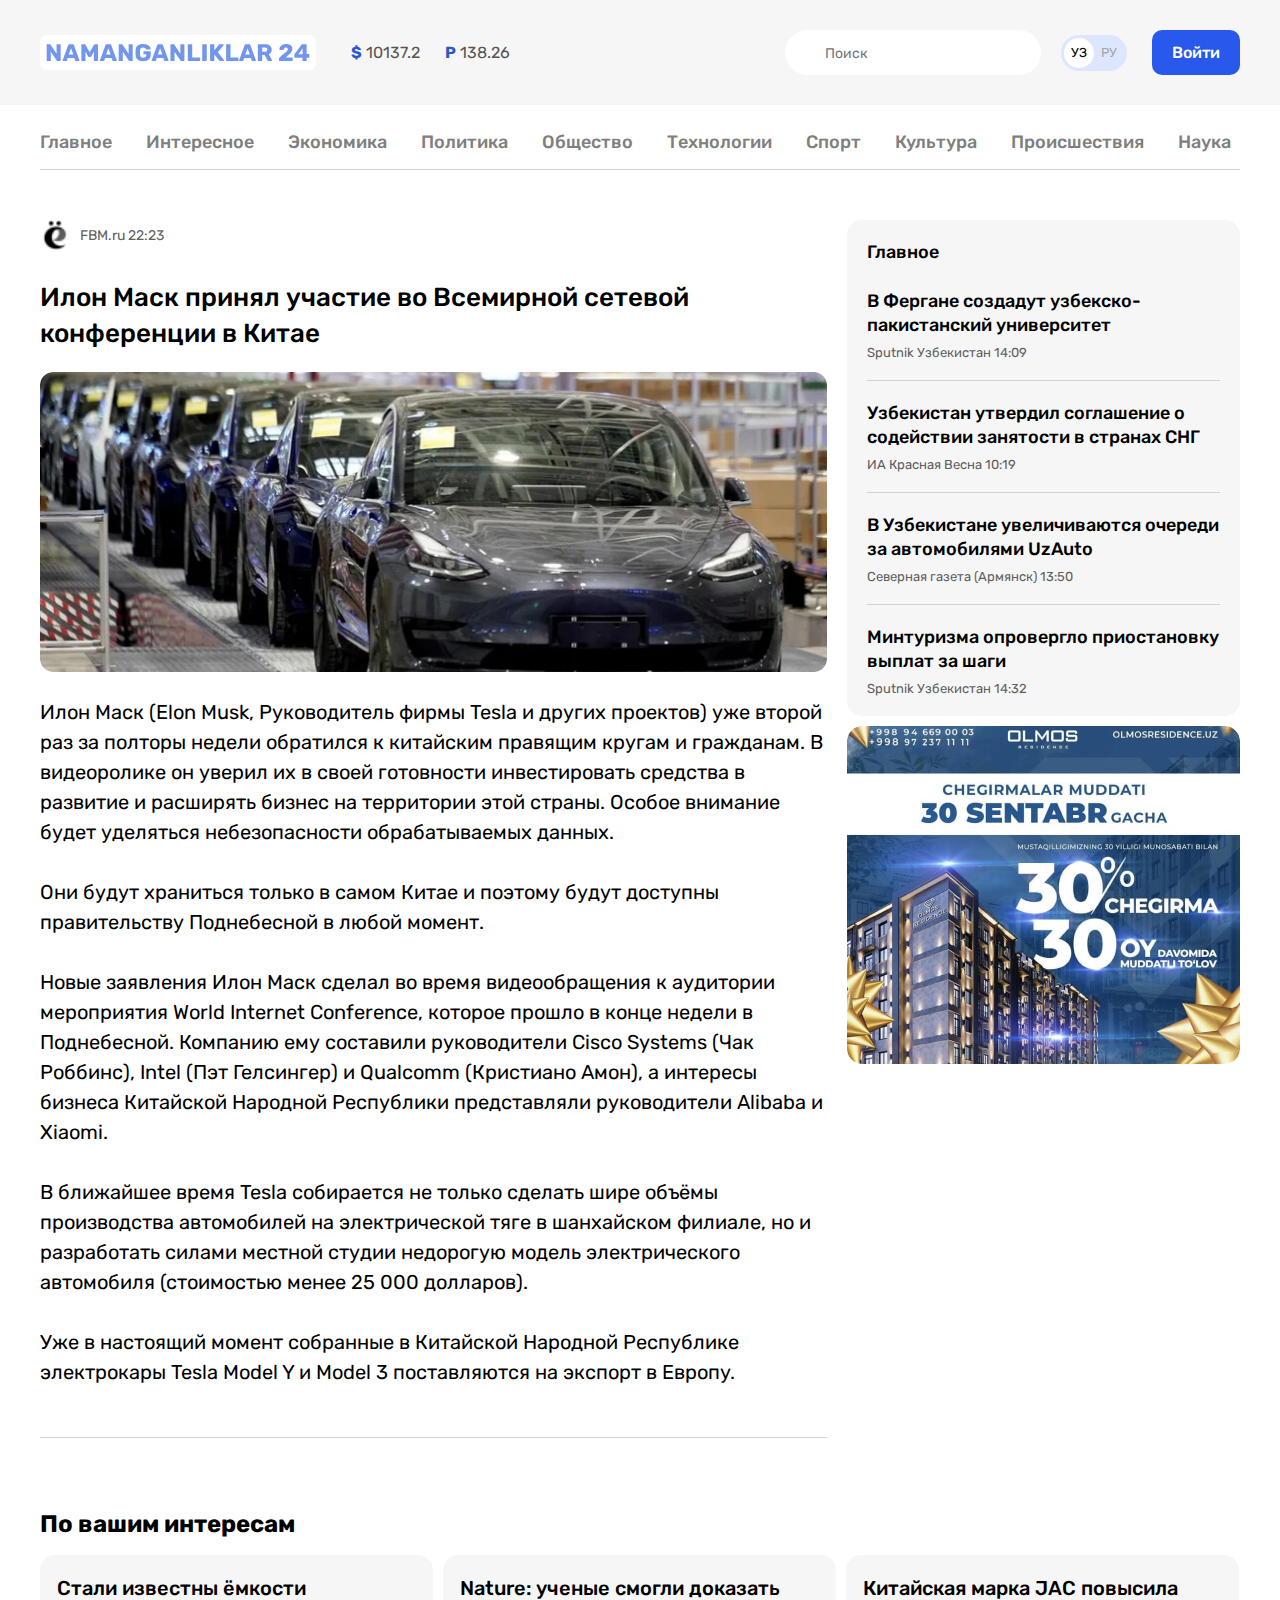
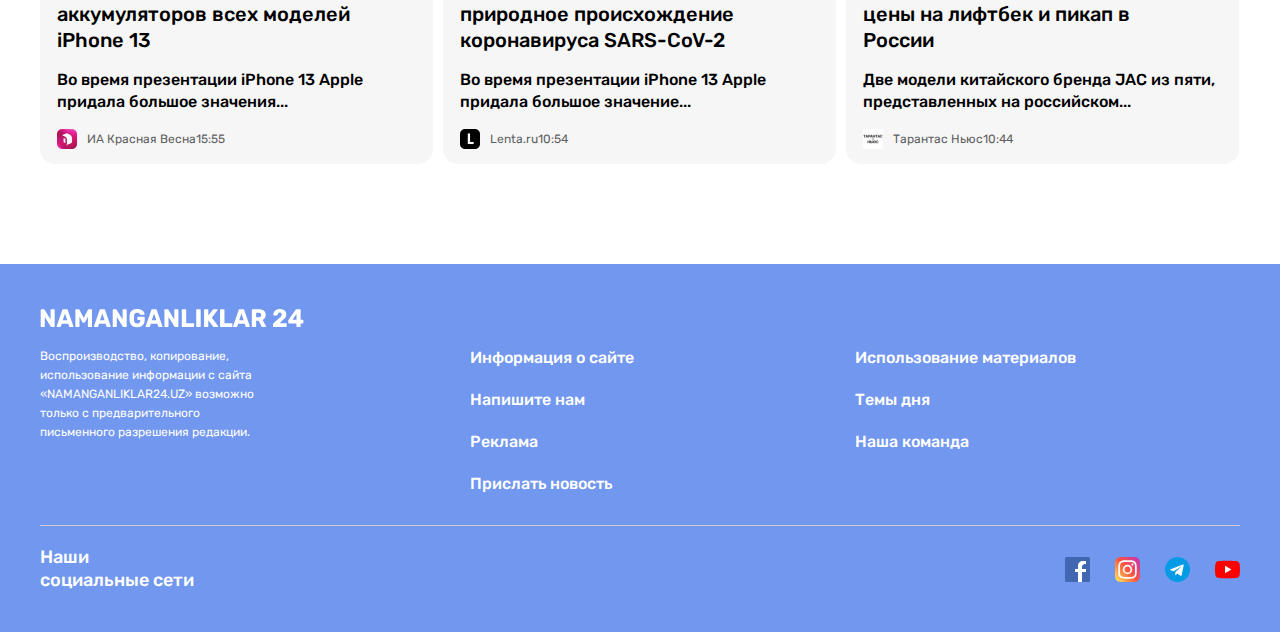
==== commit 9b9f022a: "add new image and footer style" ====
--- a/article/index.html
+++ b/article/index.html
@@ -23,7 +23,7 @@
       <div class="container site-header-top-container">
         <!-- LOGO -->
         <a class="site-header-logo" href="/index.html">
-          <img class="site-header-logo-img" src="/img/logo.svg" alt="" width="264" height="28">
+          <img class="site-header-logo-img" src="/img/logo1.svg" alt="" width="264" height="28">
       </a>
 
         <!-- CARENCY RATES -->
@@ -216,77 +216,82 @@
 
 
 <!-- FOOTER SECTION -->
-<footer class="footer">
+
+<footer class="site-footer">
   <div class="container">
-
-    <div class="footer-container">
-
-      <div class="footer-action">
-        <h2 class="footerlogo">NAMANGANLIKLAR24</h2>
-        <p class="footer-action-text">Воспроизводство, копирование, использование информации с сайта «NAMANGANLIKLAR24.UZ» возможно только с предварительного письменного разрешения редакции.
-        </p>
-      </div>
-
-      <div class="footer-list-link">
-        <ul class="footer-list">
-          <li class="footer-item"><a class="footer-link" href="#">Информация о сайте</a></li>
-          <li class="footer-item"><a class="footer-link" href="/contact/index.html">Напишите нам</a></li>
-          <li class="footer-item"><a class="footer-link" href="#">Реклама</a></li>
-          <li class="footer-item"><a class="footer-link" href="#">Прислать новость</a></li>
-        </ul>
-      </div>
-
-      <div class="footer-list-link">
-        <ul class="footer-list">
-          <li class="footer-item"><a class="footer-link" href="#">Использование материалов</a></li>
-          <li class="footer-item"><a class="footer-link" href="#">Темы дня</a></li>
-          <li class="footer-item"><a class="footer-link" href="#">Наша команда</a></li>
-        </ul>
-      </div>
-    </div>
-    <hr class="footer-line">
-
-    <div class="footer-bottom">
-<h3 class="footer-title">Наши <br>социальные сети</h3>
-
-<ul class="footer-social">
-
-  <li class="footer-social-item">
-    <a class="footer-social-link" href="#">
-      <img class="footer-social-img" src="/img/free-icon-facebook-1384053 1.png" alt="">
-    </a>
-  </li>
-
-  <li class="footer-social-item">
-    <a class="footer-social-link" href="#">
-      <img class="footer-social-img" src="/img/free-icon-instagram-2111463 1.png" alt="">
-    </a>
-  </li>
-
-  <li class="footer-social-item">
-    <a class="footer-social-link" href="#">
-      <img class="footer-social-img" src="/img/free-icon-telegram-2111646 1.png" alt="">
-    </a>
-  </li>
-
-  <li class="footer-social-item">
-    <a class="footer-social-link" href="#">
-      <img class="footer-social-img" src="/img/free-icon-youtube-1384060 1.png" alt="">
-    </a>
-  </li>
-
-</ul>
-
-
-    </div>
-  </div>
-
+    <div class="site-footer-logo-wrapper">
+      <a class="site-footer-logo" href="index.html">
+        <img class="site-footer-logo-img" src="/img/logo.svg" alt="N24 logo" width="264" height="28">
+      </a>
+    </div>
+
+  <div class="site-footer-about-links">
+    <div class="site-footer-about">Воспроизводство, копирование, использование информации с сайта «NAMANGANLIKLAR24.UZ» возможно только с предварительного письменного разрешения редакции.
+    </div>
+
+
+  <div class="site-footer-links-wrapper">
+    <ul class="site-footer-links">
+      <li class="site-footer-links-item">
+        <a class="site-footer-link" href="#">Информация о сайте</a>
+      </li>
+      <li class="site-footer-links-item">
+        <a class="site-footer-link" href="contact/index.html">Напишите нам</a>
+      </li>
+      <li class="site-footer-links-item">
+        <a class="site-footer-link" href="#">Реклама</a>
+      </li>
+      <li class="site-footer-links-item">
+        <a class="site-footer-link" href="#">Прислать новость</a>
+      </li>
+    </ul>
+
+    <ul class="site-footer-links">
+      <li class="site-footer-links-item">
+        <a class="site-footer-link" href="#">Использование материалов</a>
+      </li>
+      <li class="site-footer-links-item">
+        <a class="site-footer-link" href="#">Темы дня</a>
+      </li>
+      <li class="site-footer-links-item">
+        <a class="site-footer-link" href="#">Наша команда</a>
+      </li>
+    </ul>
+  </div>
+</div>
+
+  <hr class="site-footer-divider">
+
+  <div class="site-footer-socials">
+    <h2 class="site-footer-socials-heading">Наши социальные сети</h2>
+    <ul class="site-footer-socials-list">
+      <li class="site-footer-socials-item">
+        <a class="site-footer-socials-link" href="#" target="_blank">
+          <img class="site-footer-socials-icon" src="/img/free-icon-facebook-1384053 1.svg" alt="Facebook" width="25" height="25">
+        </a>
+      </li>
+
+      <li class="site-footer-socials-item">
+        <a class="site-footer-socials-link" href="#" target="_blank">
+          <img class="site-footer-socials-icon" src="/img/free-icon-instagram-2111463 1.svg" alt="Instagram" width="25" height="25">
+        </a>
+      </li>
+
+      <li class="site-footer-socials-item">
+        <a class="site-footer-socials-link" href="#" target="_blank">
+          <img class="site-footer-socials-icon" src="/img/free-icon-telegram-2111646 1.svg" alt="Telegram" width="25" height="25">
+        </a>
+      </li>
+
+      <li class="site-footer-socials-item">
+        <a class="site-footer-socials-link" href="#">
+          <img class="site-footer-socials-icon" src="/img/free-icon-youtube-1384060 1.svg" alt="Youtube" width="25" height="25">
+        </a>
+      </li>
+    </ul>
+  </div>
+</div>
 </footer>
-
-
-
-
-
 
 
 </main>
--- a/css/style.css
+++ b/css/style.css
@@ -3,6 +3,11 @@
     box-sizing: border-box;
     }
 
+    html{
+height: 100%;
+scroll-behavior: smooth;
+    }
+
 
 *:focus{
 outline: 2px dashed #7296ec;
@@ -11,12 +16,58 @@
 
 
 body{
+  display: flex;
+  flex-direction: column;
   font-family: "Rubik", sans-serif;
+  height: 100%;
   margin: 0;
   padding: 0;
 font-size: 16px;
-line-height: 1.5;
-}
+line-height: 22px;
+}
+
+img{
+  height: auto;
+  max-width: 100%;
+}
+
+.button{
+display: inline-block;
+padding: 13px 20px;
+font-weight: 500;
+line-height: normal;
+text-align: center;
+font-size: 16px;
+border-radius: 10px;
+border: 0;
+cursor: pointer;
+}
+
+.button:hover{
+  opacity: 0.8;
+}
+
+.button:active{
+  opacity: 0.6;
+}
+
+.button-primary{
+  background-color: #2959ec;
+  color: #fff;
+}
+
+.button-orange {
+  background-color: #F78B3B;
+  color: #fff;
+}
+
+.button-block{
+  display: block;
+  width: 100%;
+}
+
+
+
 
 a, li{
   text-decoration:none;
@@ -25,188 +76,534 @@
 
 .container{
 width: 100%;
-max-width: 1440px;
-padding-right: 74.5px;
-padding-left: 74.5px;
+max-width: 1240px;
+padding-right: 20px;
+padding-left: 20px;
 margin-right: auto;
 margin-left: auto;
 }
 
-/* header */
-
-.header{
+/* SITE HEADER */
+
+
+/* SITE HEADER TOP */
+.site-header-top{
   padding-bottom: 30px;
   padding-top: 30px;
+  margin-bottom: 10px;
   background-color: #F6F6F6;
 }
 
-.header-container{
-  display: flex;
-  justify-content: space-between;
+.site-header-top-container{
+  display: flex;
   align-items: center;
 }
 
-.logo{
-text-align: center;
-color:#7296EE;
+.site-header-logo{
+  display: flex;
+  padding: 8px 6px;
+border-radius: 7px;
+margin-right: 35px;
 background-color: #fff;
-padding: 9px 6px 8px;
-margin-right: 35px;
-border-radius: 16px;
-line-height: 28px;
-font-size: 24px;
-font-weight: 700;
-}
-
-.curency{
-  display: flex;
-  justify-content: space-between;
+}
+
+.site-header-logo:hover{
+  opacity: 0.8;
+}
+
+.site-header-logo:active{
+  opacity: 0.6;
+}
+
+/* CURRENCY-RETES */
+.currency-retes{
+  display: flex;
   align-items: center;
-  line-height: 1.9;
-  font-weight: 400;
-  margin: 0;
+  margin: 0;
+  margin-right: auto;
   padding: 0;
   color: #555;
-margin-right: 247px;
-}
-
-.curency span{
-  font-weight: 700;
-  color:#2959CE;
-  margin-right: 3px;
-}
-
-.dollor{
+}
+
+.currency-retes-item:not(:last-child){
 margin-right: 25px;
 }
 
-.search{
+.currency-retes-type{
+color:#2959ce;
+}
+
+/* SEARCH */
+.global-search-form{
   display: flex;
   align-items:center;
   justify-content: space-between;
+margin-right: 20px;
+}
+
+.global-search-form-input{
+  padding-top: 15px;
+  padding-bottom: 13px;
+  padding-left: 40px;
+  padding-right: 20px;
+  font-size: 14px;
+  line-height: normal;
+  border:none;
+border-radius: 60px;
 color: #8D8D8D;
 background-color:#fff;
-border-radius: 60px;
-margin-right: 25px;
-padding: 10px;
-}
-
-.search-img{
-  margin-left: 20px;
-}
-
-.search-input{
-  border:none;
-  outline-style: none;
-}
-
-.language{
+}
+
+
+/* LANGUAGE */
+
+.lang-toggle{
   display: flex;
   padding: 3px;
-  font-size: 13px;
-  font-weight: 400;
-  line-height: 30px;
   text-align: center  ;
-  background-color:#dcE6ff;
+  background-color:#dce6ff;
   border-radius:39px;
-}
-
-.uz{
+  margin-right: 25px;
+}
+
+.lang-toggle-link{
   width: 30px;
   height: 30px;
+  font-size: 13px;
+  text-align: center;
+  border-radius: 50%;
+  line-height: 30px;
+  color: #a6a6a6;
+}
+
+.lang-toggle-link-active{
+  background-color: #fff;
   color: #000;
-  background-color: #fff;
-  border-radius: 50%;
-}
-
-.ru{
+}
+
+.login-link:hover{
+  opacity: 0.8;
+}
+
+
+/* MENU SECTION */
+
+.sitenav{
+  border-bottom: 1px solid #d1d1d1;
+  padding-top: 12px;
+  padding-bottom: 12px;
+  font-size: 18px;
+  font-weight: 500;
+  line-height: normal;
+  margin-bottom: 40px;
+}
+
+.sitenav-list{
+  display: flex;
+  flex-wrap: wrap;
+  align-items: center;
+  margin: 0;
+  padding: 0;
+}
+
+.sitenav-item{
+  margin-top: 4px;
+  margin-bottom: 4px;
+}
+
+.sitenav-item:not(:last-child){
+  margin-right: 34px;
+}
+
+.sitenav-link{
+  display: block;
+  color:#7f7f7f
+}
+
+.sitenav-link:hover{
+  color: #7296ec;
+}
+
+.sitenav-link:active{
+  opacity:0.6;
+}
+
+/* SITE HEADER BANNER */
+
+.site-header-banner-link{
+display: flex;
+}
+
+.menu-img{
+  border-radius: 15px;
+}
+
+/* MAIN CONTENT */
+
+.main-content{
+  flex-grow: 1;
+  padding-top: 50px;
+  padding-bottom: 100px;
+}
+
+
+/* CARDS SECTION */
+
+.news-grid {
+  display: flex;
+  flex-wrap: wrap;
+  margin-left: -10px;
+  margin-bottom: -10px;
+}
+.news-grid-item {
+  width: 393px;
+  margin-left: 10px;
+  margin-bottom: 10px;
+}
+.article-card {
+  display: flex;
+  flex-direction: column;
+  border-radius:15px;
+  padding: 20px 17px 15px;
+  background-color:#f6f6f6;
+  font-weight: 500;
+}
+.article-card-title {
+  margin: 0;
+  margin-bottom: 10px;
+  font-size: 20px;
+  line-height: 26px;
+}
+.article-card-link {
+  display: inline-block;
+  color: #000;
+}
+
+.article-card-link:hover{
+  color: #7296ec;
+}
+
+.article-card-link:active{
+ opacity: 0.6;
+}
+
+.article-card-text {
+  margin: 0;
+  margin-bottom: 15px;
+}
+
+.article-card-img {
+  display: block;
+  width: 360px;
+  height: 165px;
+  margin-bottom: 16px;
+  margin-top: auto;
+  border-radius: 10px;
+  object-fit: cover;
+}
+
+.article-card-footer {
+display: flex;
+align-items:center;
+}
+
+.article-card-source-icon {
+  width: 20px;
+  height: 20px;
+  margin-right: 10px;
+  border-radius: 5px;
+}
+.article-card-source-time {
+  font-size: 12px;
+  line-height: normal;
+  color: #5e5f61;
+}
+
+
+/* NoTIFICATION-CTA */
+.notification-cta{
+  display: flex;
+  justify-content: space-between;
+  align-items:center;
+  background-color: #ffd7ba;
+  padding: 25px 70px 25px 25px;
+  margin: 60px 75px;
+  border-radius:10px;
+}
+
+.notification-text-cta {
+  margin: 0;
+  font-weight: 500;
+  font-size: 20px;
+  line-height: 26px;
+  color: #000;
+}
+
+.button-orange:hover{
+  opacity: 0.8;
+}
+
+
+/* GLOBAL NEWS */
+
+.global-news-heading {
+  margin: 0;
+  margin-bottom: 20px;
+  font-size: 24px;
+  line-height: normal;
+  font-weight: 500;
+  color: #000;
+}
+.news-list {
+  display: flex;
+  flex-direction: column;
+  margin-bottom: 15px;
+}
+.news-list-item:not(:last-child) {
+  margin-bottom: 10px;
+}
+
+/* ARTICLE CARD HORIZONTAL */
+
+.article-card-horizontal {
+  display: flex;
+  align-items: flex-start;
+  padding: 20px;
+  background-color:#f6f6f6;
+  border-radius:15px;
+}
+
+.artical-card-horizontal-img {
+  width: 210px;
+  height: 165px;
+  object-fit: cover;
+  margin-right: 15px;
+  border-radius: 10px;
+}
+
+.article-card-horizontal-content {
+  flex-grow: 1;
+}
+
+.artical-card-horizontal-title {
+  margin-top: 0;
+  margin-bottom: 10px;
+  font-size: 20px;
+  line-height: 26px;
+  font-weight: 500;
+}
+
+.artical-card-horizontal-link {
+  display: inline-block;
+  color: #000;
+}
+
+.artical-card-horizontal-link:hover{
+  color: #7296ec;
+}
+
+.artical-card-horizontal-link:active{
+  opacity: 0.6;
+}
+
+.artical-card-horizontal-text {
+  margin: 0;
+  margin-bottom: 15px;
+  font-size: 16px;
+  line-height: 22px;
+}
+
+.article-card-horizontal-footer {
+  display: flex;
+  align-items: center;
+}
+
+.article-card-horizontal-source-icon {
+  width: 20px;
+  height: 20px;
+  margin-right: 10px;
+  object-fit: cover;
+  border-radius: 5px;
+}
+
+.article-card-horizontal-source-time {
+  font-size: 12px;
+  line-height: normal;
+  color: #5e5f61;
+}
+
+.news-list-more-button{
+  padding: 17px;
+}
+
+/* LAYOUT */
+.layout-2-1{
+  display: flex;
+  align-items: flex-start;
+}
+
+.layout-2-1-main{
+  width: 797px;
+  margin-right: 10px;
+}
+
+.layout-2-1-sidebar{
+  width: 393px;
+  margin-top: 49px;
+}
+
+.layout-2-1-sidebar-item:not(:last-child){
+  margin-bottom: 10px;
+}
+
+/* SIDEBAR NEWS CARD SECTION */
+
+
+.sidebar-news-card {
+  padding: 20px;
+  border-radius: 15px;
+  background-color: #f6f6f6;
+  color: #000;
+}
+
+.sidebar-news-card-heading {
+  margin-top: 0;
+  margin-bottom: 25px;
+  font-size: 18px;
+  line-height: 24px;
+  font-weight: 500;
+}
+
+.sidebar-news-card-list {
+  padding: 0;
+  margin: 0;
+}
+
+.sidebar-news-card-item {
+  padding-top: 20px;
+  padding-bottom: 20px;
+}
+
+.sidebar-news-card-item:first-child{
+  padding-top: 0;
+}
+
+.sidebar-news-card-item:last-child{
+  padding-bottom: 0;
+}
+
+.sidebar-news-card-item:not(:last-child){
+  border-bottom:1px solid #d2d2d2;
+}
+
+.sidebar-news-card-title {
+  margin: 0;
+  margin-bottom: 8px;
+  font-size: 18px;
+  line-height: 24px;
+  font-weight: 500;
+}
+
+.sidebar-news-card-link {
+  display: inline-block;
+  color: #000;
+}
+
+.sidebar-news-card-link:hover{
+  color: #7296ec;
+}
+
+.sidebar-news-card-link:active{
+  opacity: 0.6;
+}
+
+.sidebar-news-card-source-time {
+  font-size: 13px;
+  line-height: normal;
+  color: #5e5f61;
+}
+
+/* SIDEBAR AD */
+.sidebar-ad-link{
+  display: flex;
+}
+
+.sidebar-ad-img{
+  width: 393px;
+  height: 338px;
+  object-fit: cover;
+border-radius:15px;
+}
+
+/* ARTiCLE SECTION */
+
+.sitenav-article{
+  margin: 0;
+}
+
+.news-list-action{
+  border-bottom: 1px solid #d2d2d2;
+}
+
+.site-top-source{
+  display: flex;
+  align-items: center;
+  margin-bottom: 30px;
+}
+
+.site-top-source-img{
   width: 30px;
   height: 30px;
-  color: #a6a6a6;
-  border-radius: 50%;
-}
-
-.login-link{
-  background-color: #7296EC;
-  color: #fff;
-  font-weight: 500;
-  line-height: 19px;
-  border-radius: 10px;
-  padding: 13px 20px;
-  margin-left: 25px;
-}
-
-.login-link:hover{
-  opacity: 0.8;
-}
-
-
-/* MENU SECTION */
-
-.menu{
-  margin-top: 30px;
-}
-
-.menu-container{
-  display: flex;
-  flex-wrap: wrap;
-  justify-content: center;
-}
-
-.menu-list{
-  width: 100%;
-  display: flex;
-  justify-content: space-between;
-  align-items: center;
-  margin: 0;
-  padding: 0;
-}
-
-.menu-link{
-  font-weight: 500;
-  font-size: 18px;
-  line-height: 21px;
-  color: #7F7F7F;
-}
-
-.menu-link:hover{
-  color: #7296ec;
-}
-
-.menu-line{
-  width: 100%;
-  margin: 0;
-  margin-top: 20px;
-  margin-bottom: 40px;
-  border: 1px solid #D1D1D1;
-}
-
-/* CARDS SECTION */
-
-.top-news{
-  margin-top:50px ;
-}
-
-.main-cards-container{
-  display: flex;
-  flex-wrap: wrap;
-  justify-content: center;
+  object-fit: cover;
+  border-radius: 5px;
+  margin-right: 10px;
+}
+
+.site-top-source-time{
+  font-size: 14px;
+  line-height: 17px;
+}
+
+.site-article-heading{
+  font-size: 26px;
+  line-height: 36px;
+}
+
+.article-img{
+  width: 797px;
+  height: 300px;
+  border-radius:13px;
+}
+
+.article-text{
+  margin: 0;
+  margin-top: 25px;
+  margin-bottom: 50px;
+  font-weight: 400;
+  font-size: 20px;
+  line-height: 30px;
+}
+
+.article-layout-2-1-sidebar{
+  margin: 0;
+}
+
+.article-news-heading{
+  margin: 0;
+  margin-top: 60px;
+  margin-bottom: 20px;
+}
+
+.article-cards-box{
+  display: flex;
 }
 
 .card{
-  display: flex;
-  flex-direction: column;
-  background-color: #F6F6F6;
-border-radius: 15px;
-padding: 20px 17px 15px;
-margin: 0;
-margin-left: 10px;
-width: 390px;
-margin-bottom: 10px;
-}
-
-.card1, .card4{
-  margin-left: 0;
+  width: 393px;
+}
+
+.card:not(:last-child){
+  margin-right: 10px;
 }
 
 .card-heading{
@@ -217,374 +614,28 @@
 }
 
 .card-heading:hover{
-  color:#7296ec
-}
-
-.card-action{
-margin: 0;
-margin-top: 10px;
-margin-bottom: 15px;
-padding: 0;
-font-weight: 400;
-font-size: 16px;
-line-height: 22px;
-color: #4A4B4C;
-}
-
-.card-img{
-  display: block;
-  margin-top: auto;
-  width: 360px;
-  height: 165px;
-  margin-bottom: 18px;
-  border-radius: 10px;
-  object-fit: cover;
-}
-
-.card-source{
-  display: flex;
-  align-items: center;
-  margin-top: auto;
-}
-
-.card-logo{
-  border-radius: 5px;
+  color: #7296ec;
+  }
+
+  .card-source{
+    display: flex;
+    align-items: center;
+    font-weight: 400;
+    font-size: 12px;
+    line-height: 14px;
+    color: #5e5f61;
+  }
+
+  .card-logo{
+    margin-right: 10px;
+  }
+
+
+/* CONTACT SECTION */
+
+.global-news{
   margin-right: 10px;
 }
-
-.card-logo-action{
-font-weight: 400;
-font-size: 12px;
-line-height: 1.4;
-color: #5e5f61;
-}
-
-
-/* NOTIFICATION SECTION  */
-
-.notification-container{
-  display: flex;
-  justify-content: center;
-}
-
-.notification-text{
-  display: flex;
-  justify-content: space-between;
-  align-items:center;
-  background-image: url(../img/background.jpg);
-  width: 1050px;
-  height: 100px;
-  background-repeat: no-repeat;
-  background-size: cover;
-  background-position: center center;
-  padding: 25px 70px 25px 30px;
-  margin: 60px 75px 84px;
-  border-radius:10px;
-}
-
-
-.notification-heading{
-  margin: 0;
-  font-weight: 500;
-  font-size: 20px;
-  color: #000;
-}
-
-.link-notification{
-  background-color: #F78B3B;
-  color: #fff;
-  padding: 13px 30px;
-  border-radius: 10px;
-font-weight: 500;
-font-size: 20px;
-line-height: 24px;
-}
-
-.link-notification:hover{
-  opacity: 0.8;
-}
-
-/* WORLD NEWS SECTION */
-
-
-.layout-2-1{
-  margin-right: 10px;
-  display: flex;
-  align-items: flex-start;
-  justify-content: center;
-}
-
-
-.global-news-heading{
-  font-weight: 500;
-  font-size: 24px;
-  line-height: 28px;
-  margin: 0;
-  margin-bottom: 20px;
-}
-
-.new-list-container{
-  display: flex;
-  flex-direction: column;
-  margin-right: 10px;
-}
-
-.news-list{
-  display: flex;
-  padding: 20px;
-margin: 0;
-border-radius: 15px;
-  background-color:#f6f6f6;
-}
-
-.news-list:not(:last-child){
-  margin-bottom: 10px;
-}
-
-.news-list-img{
-  border-radius: 10px;
-width: 210px;
-height: 165px;
-margin: 0;
-margin-right: 15px;
-padding: 0;
-object-fit: cover;
-}
-
-.news-list-action{
-display: flex;
-flex-direction: column;
-margin: 0;
-}
-
-.news-list-heading{
-  font-weight: 500;
-  font-size: 20px;
-  line-height: 26px;
-  color: #000;
-  margin: 0;
-  margin-right: 20px;
-  margin-bottom: 10px;
-}
-
-.news-list-heading:hover{
-  color:#7296ec;
-  }
-
-.news-list-text{
-  margin: 0;
-  margin-right: 20px;
-  margin-bottom: 20px;
-  font-weight: 400;
-font-size: 16px;
-line-height: 22px;
-color: #4a4b4c;
-}
-
-.global-news-link{
-  display: flex;
-background-color: #eaeaea;
-border-radius: 10px;
-font-weight: 500;
-font-size: 16px;
-line-height: 19px;
-color: #000;
-padding:17px 343px ;
-margin-top: 17px;
-}
-
-/* layout2-2 */
-
-.site-layout{
-  margin-bottom: 10px;
-}
-
-.site-layout-container{
-  padding: 20px;
-  background-color: #f6f6f6;
-  border-radius: 16px;
-}
-
-.site-layout-link-heading{
-font-weight: 500;
-font-size: 24px;
-line-height: 28px;
-color: #000;
-margin: 0;
-margin-bottom: 25px;
-}
-
-.site-layout-link{
-font-weight: 500;
-font-size: 18px;
-line-height: 24px;
-color: #000;
-}
-
-.site-layout-link:hover{
-  color:#7296ec;
-}
-
-.site-layout-link-source{
-font-weight: 400;
-font-size: 13px;
-line-height: 15px;
-color: #5e5f61;
-margin: 0;
-padding: 0;
-}
-
-.site-layout-link-source:not(:last-child){
-  margin-top: 8px;
-  margin-bottom: 20px;
-}
-
-.site-layout-link-line:not(:last-child){
-  margin: 0;
-  margin-bottom: 20px;
-}
-
-.site-layout-link-img{
-  margin-top: 10px;
-}
-
-/* FOOTER SECTION */
-.footer{
-  background-color: #7297ef;
-  margin-top: 100px;
-  color: #fff;
-}
-
-.footer-container{
-  display: flex;
-  justify-content: space-between;
-  padding-top: 40px;
-  margin: 0 75px 0;
-}
-
-.footerlogo{
-font-weight: 700;
-font-size: 24px;
-line-height: 28px;
-margin: 0;
-margin-bottom: 15px;
-}
-
-.footer-action-text{
-  width: 229px;
-font-weight: 400;
-font-size: 12px;
-line-height: 19px;
-padding: 0;
-margin: 0;
-}
-
-.footer-link{
-font-weight: 500;
-font-size: 16px;
-line-height: 19px;
-color: #fff;
-}
-
-.footer-link:hover{
-color: #2959ce;
-}
-
-.footer-list-link{
-margin-top: 35px;
-}
-
-.footer-list{
-margin: 0;
-padding: 0;
-}
-
-.footer-item:not(:last-child){
-  margin-bottom: 20px;
-}
-
-.footer-line{
-  margin: 30px 75px 20px;
-  height: 1px;
-  background-color: #cecece;
-  border:none;
-}
-
-.footer-bottom{
-  display: flex;
-  justify-content: space-between;
-  align-items:center;
-margin: 0 75px;
-}
-
-.footer-title{
-  margin: 0;
-}
-
-.footer-social{
-  display: flex;
-  margin: 0;
-  padding: 0;
-}
-
-.footer-social-item:not(:last-child){
-  margin-right: 25px;
-}
-
-
-
-/* ARTICLE PAGE STYLE */
-
-.article-img{
-  width:797px;
-  height:330px;
-}
-
-.article-action{
-  font-size: 14px;
-  line-height: 17px;
-}
-
-.article-heading{
-  margin-top: 30px;
-font-weight: 500;
-font-size: 26px;
-line-height: 36px;
-}
-
-.article-box{
-  margin-top: 25px;
-}
-
-.article-text{
-font-weight: 400;
-font-size: 20px;
-line-height: 30px;
-margin: 0;
-}
-
-.article-text:not(:last-child){
-  margin-bottom: 24px;
-}
-
-.article-line{
-  margin-top: 50px;
-  margin-bottom: 60px;
-}
-
-.article-cards{
-  display: flex;
-}
-
-.article-card{
-height: 207px;
-}
-
-.article-card:nth-child(1){
-  margin-left: 0;
-}
-
-/* CONTACT SECTION */
 
 .contact-heading{
   margin: 0;
@@ -625,18 +676,29 @@
   display: flex;
   justify-content: end;
 }
-.sub{
-  margin: 0;
-margin-top: 20px;
+
+.site-layout{
+  background-color: #f6f6f6;
+
+  border-radius: 16px;
+}
+
+.site-layout-list{
+  border-bottom: 1px solid #d2d2d2;
+
+}
+
+.site-layout-list:not(:last-child){
+  margin-bottom: 20px;
 }
 
 .contact-container{
   width: 494px;
+  padding: 40px 25px;
 }
 
 .contact-layout-heading{
   margin: 0;
-  margin-top: 20px;
 font-weight: 500;
 font-size: 20px;
 line-height: 24px;
@@ -646,9 +708,123 @@
 font-weight: 400;
 font-size: 16px;
 line-height: 19px;
-}
-
-.contact-line{
-  margin-top: 20px;
+margin: 0;
+margin-bottom: 20px;
+margin-top: 7px;
+}
+
+/* FOOTER SECTION */
+.site-footer{
+  padding-top: 40px;
+  padding-bottom: 40px;
+  background-color: #7297ef;
+  color: #fff;
+}
+
+.site-footer *:focus{
+  outline: 2px dashed #fff;
+}
+
+.site-footer-logo-wrapper {
+  display: flex;
+  margin-bottom: 15px;
+}
+
+.site-footer-logo {
+  display: flex;
+}
+
+.site-footer-logo:hover{
+opacity: 0.8;
+}
+
+.site-footer-logo:active{
+  opacity: 0.6;
+  }
+
+.site-footer-logo-img {
+  width: 264px;
+  height: 28px;
+  object-fit: contain;
+}
+
+.site-footer-about-links {
+  display: flex;
+}
+
+.site-footer-about {
+  width: 230px;
+  margin-right: 200px;
+  font-size: 12px;
+  line-height: 19px;
+}
+
+.site-footer-links-wrapper {
+  display: flex;
+  flex-grow: 1;
+}
+
+.site-footer-links {
+  width: 50%;
+  padding-left: 0;
+  padding-right: 24px;
+  margin: 0;
+  font-weight: 500;
+}
+
+.site-footer-links-item:not(:last-child) {
+margin-bottom: 20px;
+}
+
+.site-footer-link {
+  display: inline-block;
+  color: #fff;
+}
+
+.site-footer-link:hover{
+  text-decoration: underline;
+  }
+
+.site-footer-divider {
+  height: 1px;
+  margin-top: 30px;
   margin-bottom: 20px;
-}+  border:none;
+  background-color: #cecece;
+}
+
+.site-footer-socials {
+  display: flex;
+  align-items:center;
+  justify-content: space-between;
+}
+
+.site-footer-socials-heading {
+  width: 161px;
+  margin: 0;
+  font-size: 18px;
+  line-height: 23px;
+  font-weight: 500;
+}
+
+.site-footer-socials-list {
+  display: flex;
+  align-items: center;
+  align-items:center;
+  margin: 0;
+  padding: 0;
+}
+
+.site-footer-socials-item:not(:last-child){
+  margin-right: 25px;
+}
+
+.site-footer-socials-link {
+  display: flex;
+}
+.site-footer-socials-icon {
+flex-shrink: 0;
+width: 25px;
+height: 25px;
+object-fit: contain;
+}
